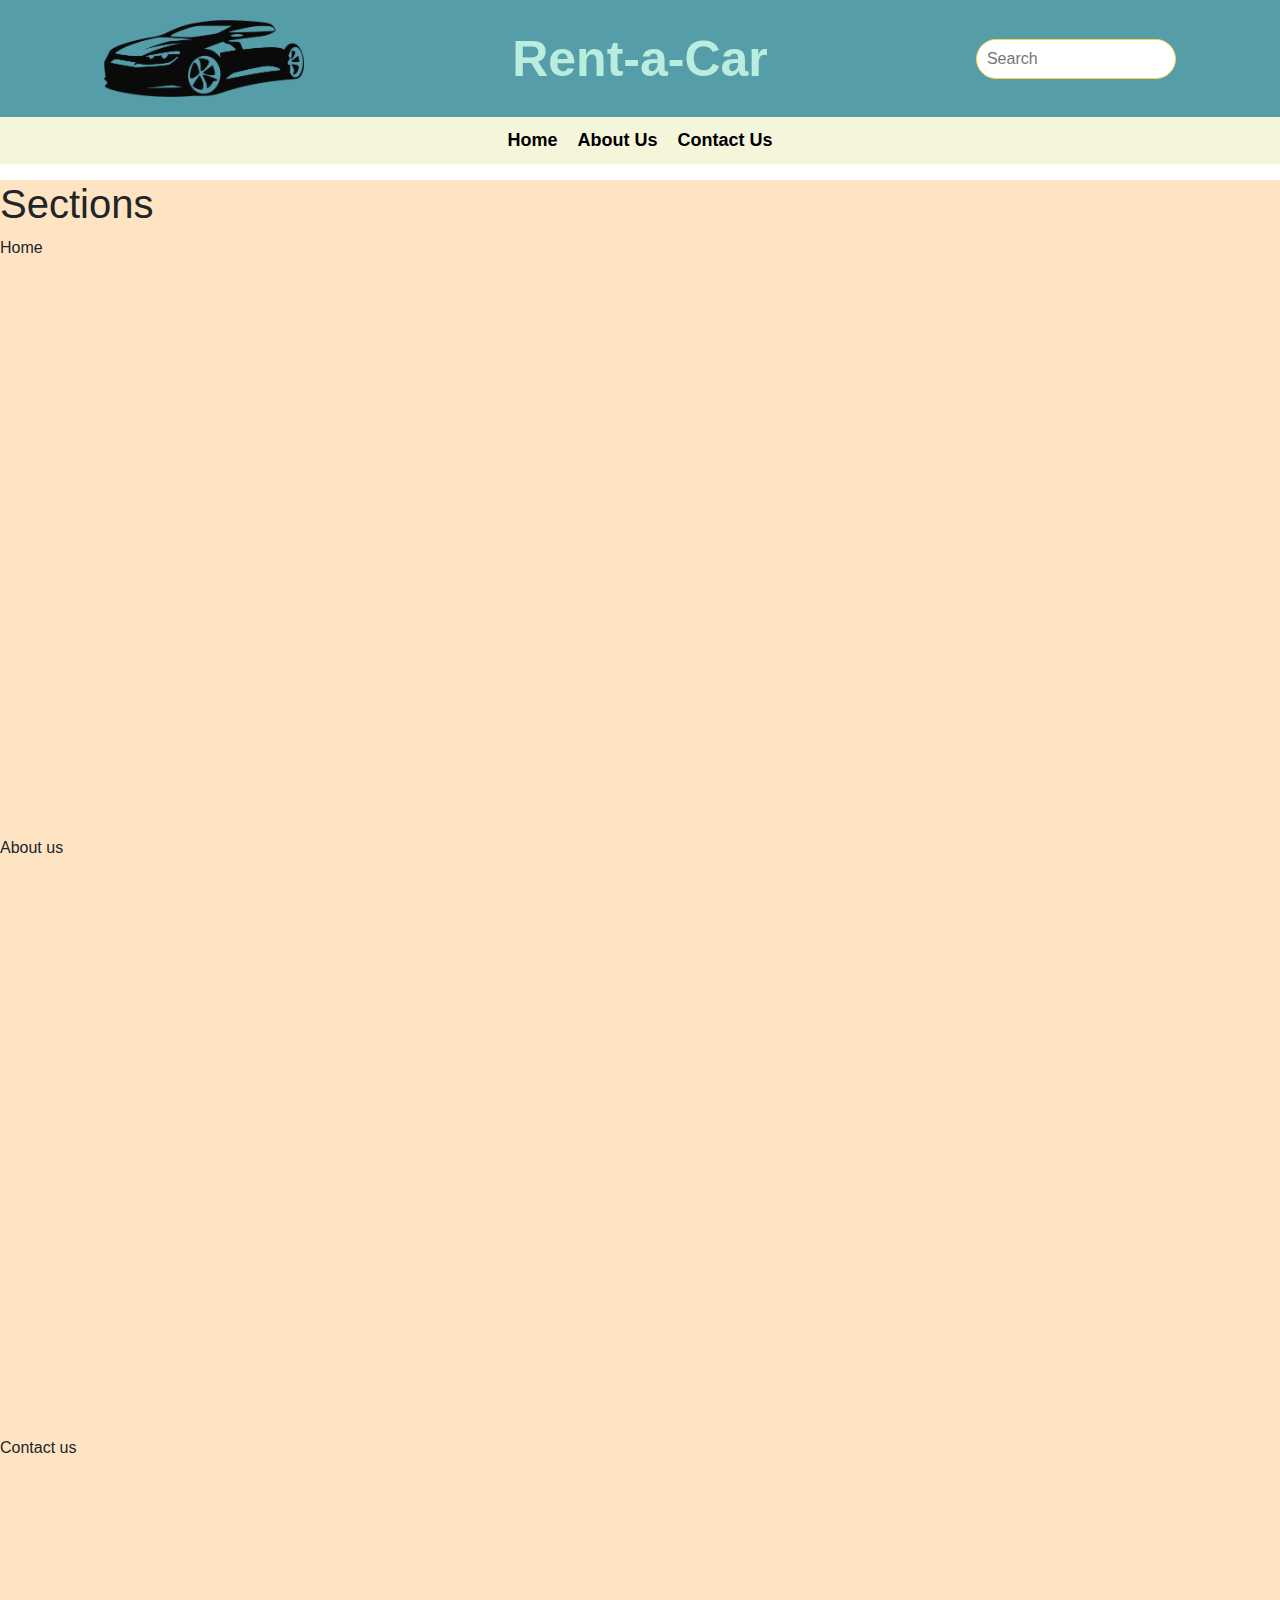
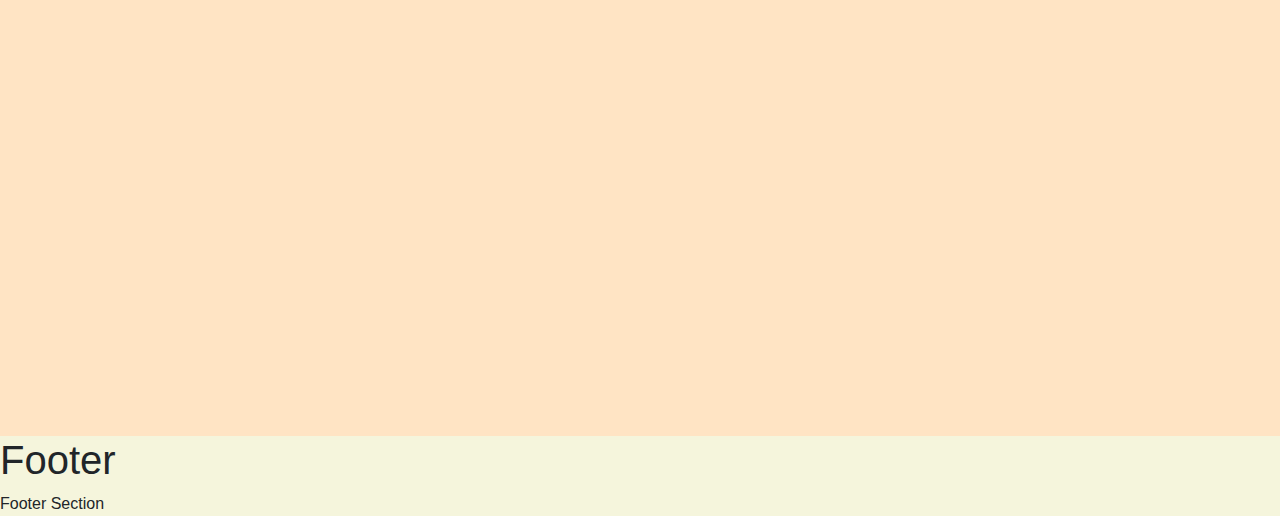
==== index.html @ 2cf7cb01 "header styling, adding image and search button" ====
<!DOCTYPE html>
<html lang="en">

<head>
    <title>Rent a Car</title>
    <meta charset="UTF-8">
    <meta name="viewport" content="width=device-width, initial-scale=1">
    <link rel="stylesheet" href="https://cdn.jsdelivr.net/npm/bootstrap@4.4.1/dist/css/bootstrap.min.css"
        integrity="sha384-Vkoo8x4CGsO3+Hhxv8T/Q5PaXtkKtu6ug5TOeNV6gBiFeWPGFN9MuhOf23Q9Ifjh" crossorigin="anonymous">
    <link href="style.css" rel="stylesheet">
</head>

<body>
    <!-- Header -->
    <header>
        <img src="./assets/car-header.png" alt="car-png">
        <h1>Rent-a-Car</h1>
        <input type="text" placeholder="Search" name="search-box" class="search-box" />
    </header>
    <!-- Navbar -->
    <nav>
        <ul>
            <li><a href="#home">Home</a></li>
            <li><a href="#about">About Us</a></li>
            <li><a href="#contact">Contact Us</a></li>
        </ul>
    </nav>
    <!-- Main -->
    <main>
        <h1>Sections</h1>
        <!-- Home Section -->
        <section id="home">Home</section>
        <!-- About Section -->
        <section id="about">About us</section>
        <!-- Contact Section -->
        <section id="contact">Contact us</section>
    </main>
    <!-- Footer -->
    <footer>
        <h1>Footer</h1>
        <p>Footer Section</p>
    </footer>

    <script src="scrip"></script>
</body>

</html>
---- style.css ----
* {
    padding: 0;
    margin: 0;
    text-decoration: none;
    scroll-behavior: smooth;
    width: 100;
}

header {
    display: flex;
    background-color: #569DAA;
    justify-content: space-around;
    padding: 20px 0;
}

header h1 {
    margin: auto 0;
    color: #B9EDDD;
    font-size: 50px;
    font-weight: 900;
}

header img {
    width: 200px;
}

header input {
    width: 200px;
    height: 40px;
    padding: 10px;
    border: 1px solid #F9D949;
    border-radius: 20px;
    margin: auto 0;
}

header input:focus {
    border: 2px solid aqua;
}

nav {
    background-color: beige;
}

nav ul {
    display: flex;
    flex-direction: row;
    justify-content: center;
}

nav ul li {
    margin: 10px;
    list-style-type: none;
    font-size: 18px;
    font-weight: 600;

}

nav ul li a {
    color: black;

}

main {
    background-color: bisque;
}

main section {
    height: 600px;
}

footer {
    background-color: beige;
}

@media only screen and (max-width: 600px) {
    header {
        flex-direction: column;
        margin: 0 auto;
        align-items: center;
    }
}
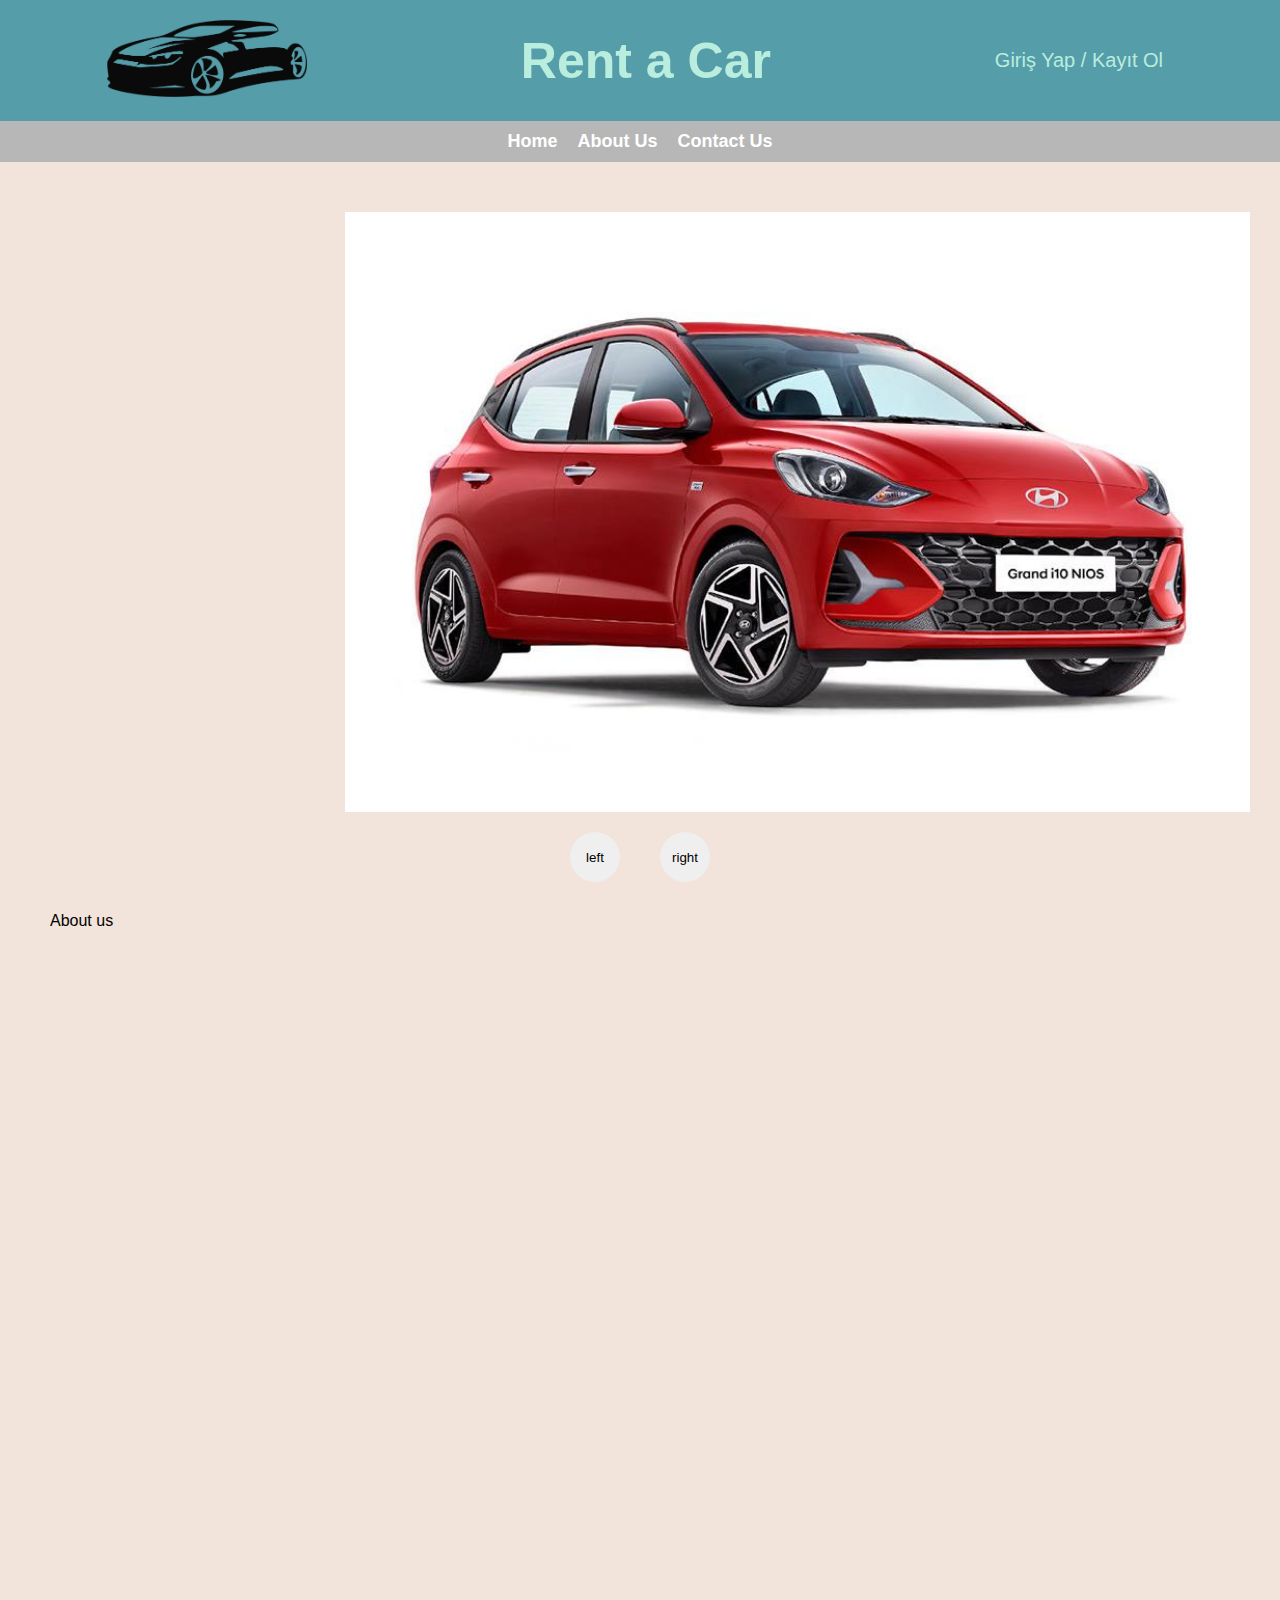
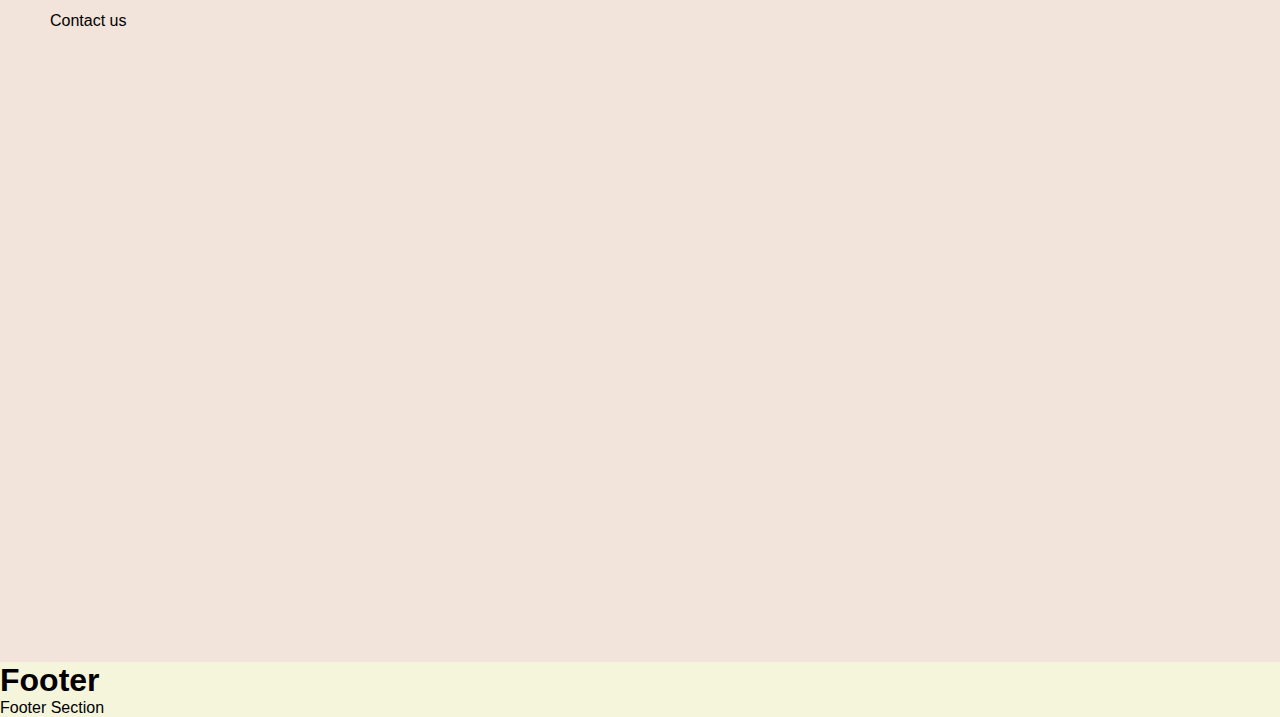
==== commit 16fe26b5: "adding carousel" ====
--- a/index.html
+++ b/index.html
@@ -5,17 +5,15 @@
     <title>Rent a Car</title>
     <meta charset="UTF-8">
     <meta name="viewport" content="width=device-width, initial-scale=1">
-    <link rel="stylesheet" href="https://cdn.jsdelivr.net/npm/bootstrap@4.4.1/dist/css/bootstrap.min.css"
-        integrity="sha384-Vkoo8x4CGsO3+Hhxv8T/Q5PaXtkKtu6ug5TOeNV6gBiFeWPGFN9MuhOf23Q9Ifjh" crossorigin="anonymous">
     <link href="style.css" rel="stylesheet">
 </head>
 
 <body>
     <!-- Header -->
     <header>
-        <img src="./assets/car-header.png" alt="car-png">
-        <h1>Rent-a-Car</h1>
-        <input type="text" placeholder="Search" name="search-box" class="search-box" />
+        <a href="/"><img src="./assets/car-header.png" alt="car-png"></a>
+        <h1>Rent a Car</h1>
+        <a href="/login" class="login">Giriş Yap / Kayıt Ol</a>
     </header>
     <!-- Navbar -->
     <nav>
@@ -27,9 +25,16 @@
     </nav>
     <!-- Main -->
     <main>
-        <h1>Sections</h1>
         <!-- Home Section -->
-        <section id="home">Home</section>
+        <section id="home" class="home-section">
+            <div class="carousel">
+                <img class="car-image" src="" alt="">
+            </div>
+            <div class="arrows">
+                <button class="left-arrow"> left </button>
+                <button class="right-arrow"> right </button>
+            </div>
+        </section>
         <!-- About Section -->
         <section id="about">About us</section>
         <!-- Contact Section -->
@@ -41,7 +46,7 @@
         <p>Footer Section</p>
     </footer>
 
-    <script src="scrip"></script>
+    <script src="script.js"></script>
 </body>
 
 </html>--- a/style.css
+++ b/style.css
@@ -4,6 +4,7 @@
     text-decoration: none;
     scroll-behavior: smooth;
     width: 100;
+    font-family: 'Trebuchet MS', 'Lucida Sans Unicode', 'Lucida Grande', 'Lucida Sans', Arial, sans-serif;
 }
 
 header {
@@ -24,21 +25,21 @@
     width: 200px;
 }
 
-header input {
-    width: 200px;
-    height: 40px;
+header .login {
     padding: 10px;
-    border: 1px solid #F9D949;
     border-radius: 20px;
     margin: auto 0;
+    text-decoration: none;
+    color: #B9EDDD;
+    font-size: 20px;
 }
 
-header input:focus {
-    border: 2px solid aqua;
+header .login:hover {
+    color: aliceblue;
 }
 
 nav {
-    background-color: beige;
+    background-color: #B7B7B7;
 }
 
 nav ul {
@@ -56,17 +57,59 @@
 }
 
 nav ul li a {
-    color: black;
+    color: #fff;
 
 }
 
 main {
-    background-color: bisque;
+    background-color: #F2E3DB;
 }
 
 main section {
     height: 600px;
+    padding: 50px;
+
 }
+
+main .arrows {
+    display: flex;
+    flex-direction: row;
+    justify-content: center;
+}
+
+main .carousel {
+    width: 50%;
+    height: 100%;
+    margin: 0 auto;
+}
+
+main .carousel img {
+    width: auto;
+    height: 100%;
+
+}
+
+main .home-section .left-arrow {
+    width: 50px;
+    height: 50px;
+    margin: auto 0;
+    border: none;
+    border-radius: 50%;
+    cursor: pointer;
+    margin: 20px;
+}
+
+main .home-section .right-arrow {
+    width: 50px;
+    height: 50px;
+    margin: auto 0;
+    border: none;
+    border-radius: 50%;
+    cursor: pointer;
+    margin: 20px;
+
+}
+
 
 footer {
     background-color: beige;
@@ -78,4 +121,13 @@
         margin: 0 auto;
         align-items: center;
     }
+
+    main .carousel {
+        width: 100%;
+    }
+
+    main .carousel img {
+        width: 100%;
+    }
+
 }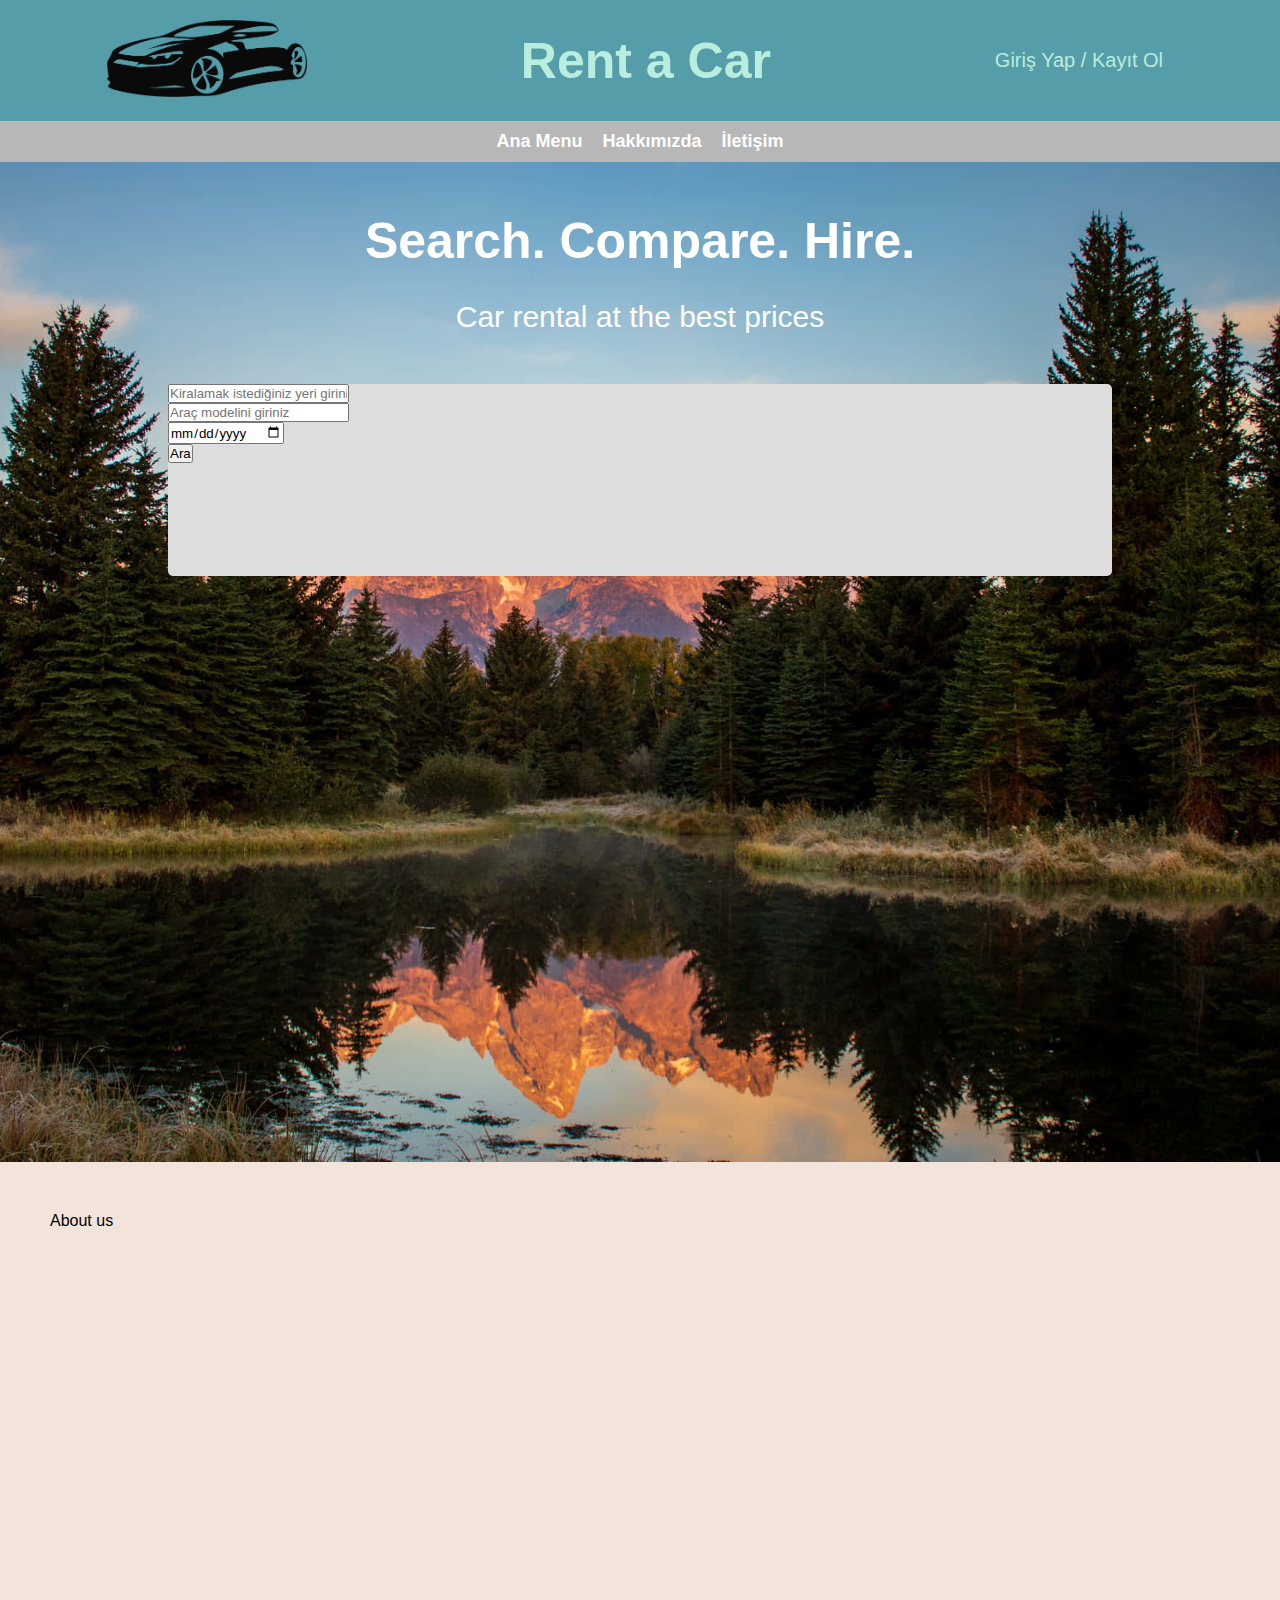
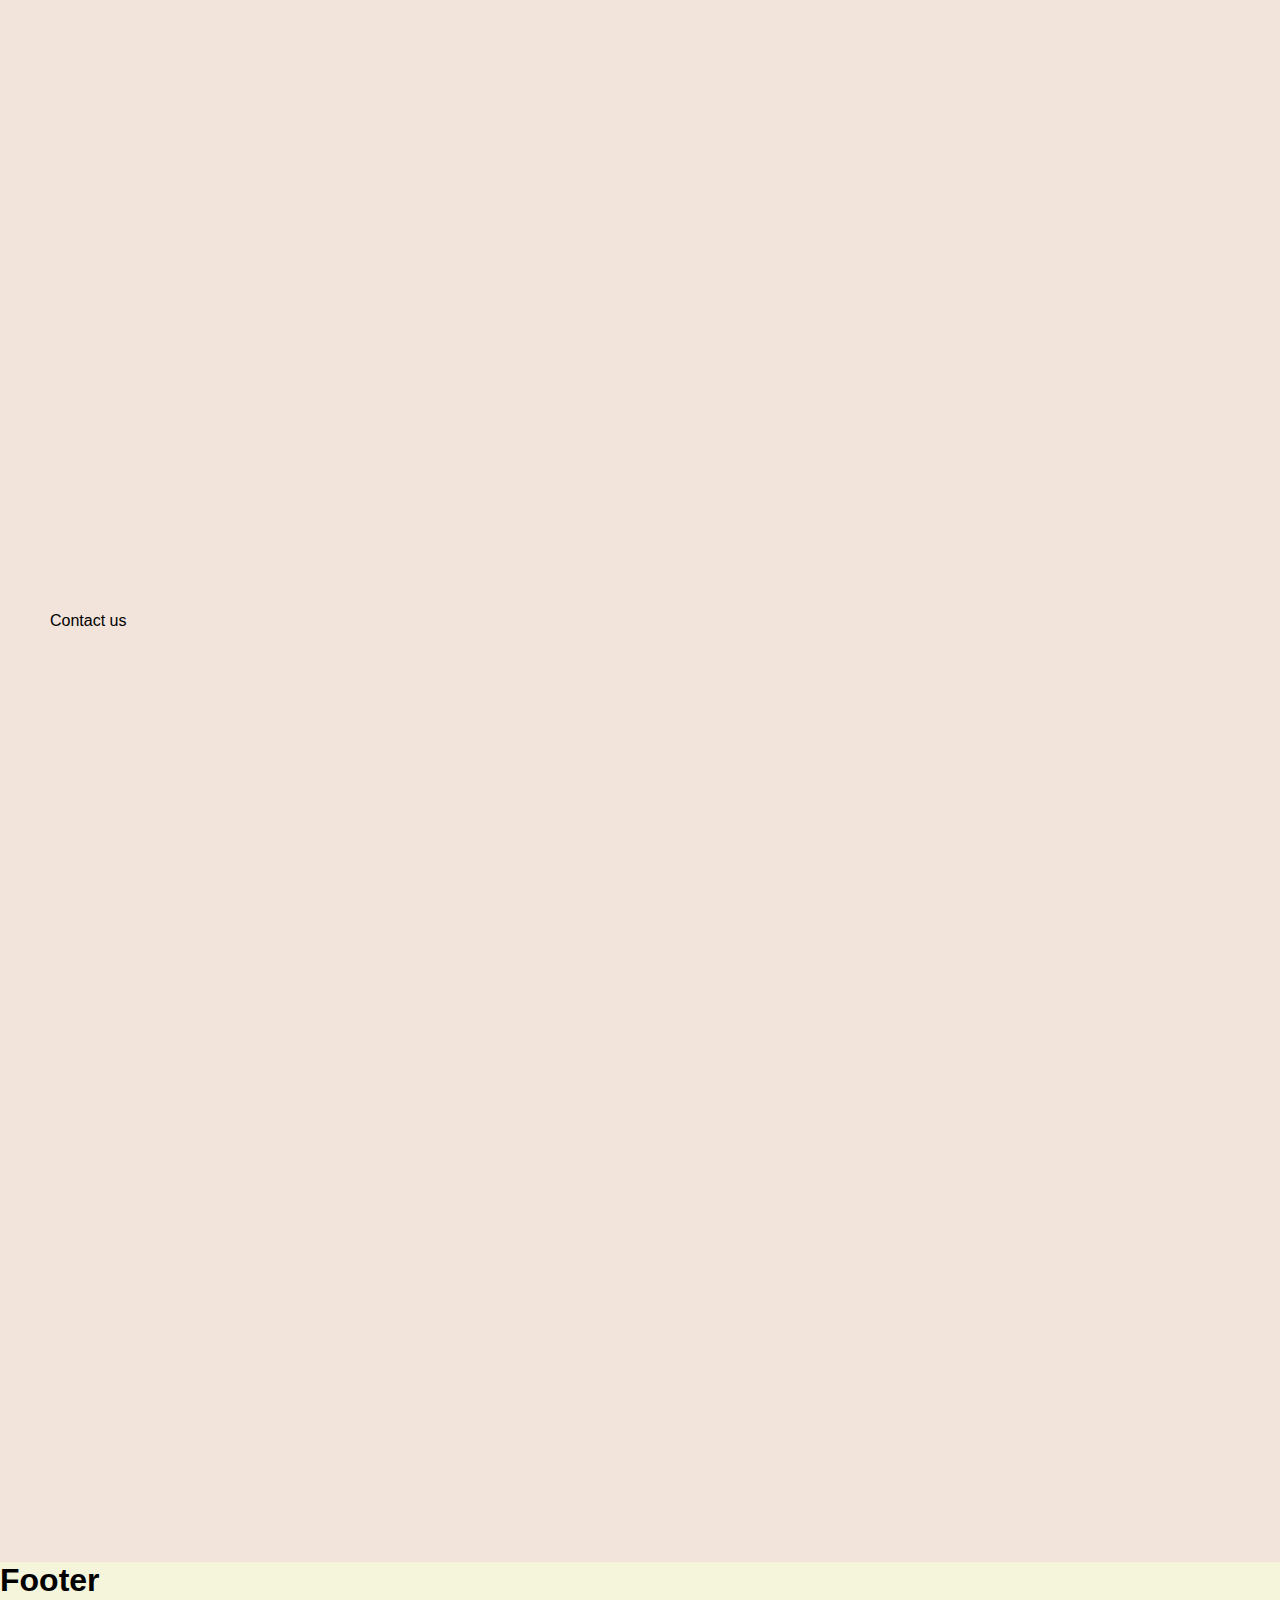
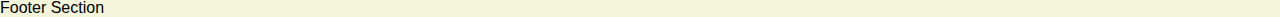
==== commit bd84fd3b: "adding new home menu" ====
--- a/index.html
+++ b/index.html
@@ -1,52 +1,80 @@
 <!DOCTYPE html>
 <html lang="en">
+  <head>
+    <title>Rent a Car</title>
+    <meta charset="UTF-8" />
+    <meta name="viewport" content="width=device-width, initial-scale=1" />
+    <link
+      href="https://cdn.jsdelivr.net/npm/bootstrap@5.0.2/dist/css/bootstrap.min.css"
+      rel="stylesheet"
+      integrity="sha384-EVSTQN3/azprG1Anm3QDgpJLIm9Nao0Yz1ztcQTwFspd3yD65VohhpuuCOmLASjC"
+      crossorigin="anonymous"
+    />
 
-<head>
-    <title>Rent a Car</title>
-    <meta charset="UTF-8">
-    <meta name="viewport" content="width=device-width, initial-scale=1">
-    <link href="style.css" rel="stylesheet">
-</head>
+    <link href="style.css" rel="stylesheet" />
+  </head>
 
-<body>
+  <body>
     <!-- Header -->
     <header>
-        <a href="/"><img src="./assets/car-header.png" alt="car-png"></a>
-        <h1>Rent a Car</h1>
-        <a href="/login" class="login">Giriş Yap / Kayıt Ol</a>
+      <a href="/"><img src="./assets/car-header.png" alt="car-png" /></a>
+      <h1>Rent a Car</h1>
+      <a href="/login" class="login">Giriş Yap / Kayıt Ol</a>
     </header>
     <!-- Navbar -->
     <nav>
-        <ul>
-            <li><a href="#home">Home</a></li>
-            <li><a href="#about">About Us</a></li>
-            <li><a href="#contact">Contact Us</a></li>
-        </ul>
+      <ul>
+        <li><a href="#home">Ana Menu</a></li>
+        <li><a href="#about">Hakkımızda</a></li>
+        <li><a href="#contact">İletişim</a></li>
+      </ul>
     </nav>
     <!-- Main -->
     <main>
-        <!-- Home Section -->
-        <section id="home" class="home-section">
-            <div class="carousel">
-                <img class="car-image" src="" alt="">
-            </div>
-            <div class="arrows">
-                <button class="left-arrow"> left </button>
-                <button class="right-arrow"> right </button>
-            </div>
-        </section>
-        <!-- About Section -->
-        <section id="about">About us</section>
-        <!-- Contact Section -->
-        <section id="contact">Contact us</section>
+      <!-- Home Section -->
+      <section id="home" class="home-section">
+        <h1>Search. Compare. Hire.</h1>
+        <p>Car rental at the best prices</p>
+
+        <div class="form-menu row p-3">
+          <div class="form-group my-auto ml-3 col-lg-3">
+            <input
+              type="text"
+              placeholder="Kiralamak istediğiniz yeri giriniz"
+              class="form-control"
+            />
+          </div>
+
+          <div class="form-group my-auto ml-3 col-lg-3">
+            <input
+              type="text"
+              placeholder="Araç modelini giriniz"
+              class="form-control"
+            />
+          </div>
+
+          <div class="form-group my-auto ml-3 col-lg-3">
+            <input
+              type="date"
+              placeholder="Araç modelini giriniz"
+              class="form-control date"
+            />
+          </div>
+
+          <button class="btn btn-success my-auto ml-3 col-lg-3">Ara</button>
+        </div>
+      </section>
+      <!-- About Section -->
+      <section id="about">About us</section>
+      <!-- Contact Section -->
+      <section id="contact">Contact us</section>
     </main>
     <!-- Footer -->
     <footer>
-        <h1>Footer</h1>
-        <p>Footer Section</p>
+      <h1>Footer</h1>
+      <p>Footer Section</p>
     </footer>
 
     <script src="script.js"></script>
-</body>
-
-</html>+  </body>
+</html>
--- a/style.css
+++ b/style.css
@@ -1,133 +1,111 @@
 * {
-    padding: 0;
-    margin: 0;
-    text-decoration: none;
-    scroll-behavior: smooth;
-    width: 100;
-    font-family: 'Trebuchet MS', 'Lucida Sans Unicode', 'Lucida Grande', 'Lucida Sans', Arial, sans-serif;
+  padding: 0;
+  margin: 0;
+  text-decoration: none;
+  scroll-behavior: smooth;
+  width: 100;
+  font-family: "Trebuchet MS", "Lucida Sans Unicode", "Lucida Grande",
+    "Lucida Sans", Arial, sans-serif;
 }
 
 header {
-    display: flex;
-    background-color: #569DAA;
-    justify-content: space-around;
-    padding: 20px 0;
+  display: flex;
+  background-color: #569daa;
+  justify-content: space-around;
+  padding: 20px 0;
 }
 
 header h1 {
-    margin: auto 0;
-    color: #B9EDDD;
-    font-size: 50px;
-    font-weight: 900;
+  margin: auto 0;
+  color: #b9eddd;
+  font-size: 50px;
+  font-weight: 900;
 }
 
 header img {
-    width: 200px;
+  width: 200px;
 }
 
 header .login {
-    padding: 10px;
-    border-radius: 20px;
-    margin: auto 0;
-    text-decoration: none;
-    color: #B9EDDD;
-    font-size: 20px;
+  padding: 10px;
+  border-radius: 20px;
+  margin: auto 0;
+  text-decoration: none;
+  color: #b9eddd;
+  font-size: 20px;
 }
 
 header .login:hover {
-    color: aliceblue;
+  color: aliceblue;
 }
 
 nav {
-    background-color: #B7B7B7;
+  background-color: #b7b7b7;
 }
 
 nav ul {
-    display: flex;
-    flex-direction: row;
-    justify-content: center;
+  display: flex;
+  flex-direction: row;
+  justify-content: center;
 }
 
 nav ul li {
-    margin: 10px;
-    list-style-type: none;
-    font-size: 18px;
-    font-weight: 600;
-
+  margin: 10px;
+  list-style-type: none;
+  font-size: 18px;
+  font-weight: 600;
 }
 
 nav ul li a {
-    color: #fff;
-
+  color: #fff;
 }
 
 main {
-    background-color: #F2E3DB;
+  background-color: #f2e3db;
 }
 
 main section {
-    height: 600px;
-    padding: 50px;
-
+  height: 100vh;
+  padding: 50px;
 }
 
-main .arrows {
-    display: flex;
-    flex-direction: row;
-    justify-content: center;
+main .home-section {
+  background-image: url("/assets/home-image.jpg");
+  background-repeat: no-repeat;
+  background-size: cover;
+  background-position: center;
 }
 
-main .carousel {
-    width: 50%;
-    height: 100%;
-    margin: 0 auto;
+main .home-section h1 {
+  font-size: 50px;
+  color: #fff;
+  text-align: center;
 }
 
-main .carousel img {
-    width: auto;
-    height: 100%;
-
+main .home-section p {
+  margin-top: 30px;
+  font-size: 30px;
+  color: #fff;
+  text-align: center;
 }
 
-main .home-section .left-arrow {
-    width: 50px;
-    height: 50px;
-    margin: auto 0;
-    border: none;
-    border-radius: 50%;
-    cursor: pointer;
-    margin: 20px;
-}
-
-main .home-section .right-arrow {
-    width: 50px;
-    height: 50px;
-    margin: auto 0;
-    border: none;
-    border-radius: 50%;
-    cursor: pointer;
-    margin: 20px;
-
+main .home-section .form-menu {
+  background-color: #ddd;
+  width: 80%;
+  height: 12rem;
+  margin: 50px auto;
+  border-radius: 5px;
 }
 
 
 footer {
-    background-color: beige;
+  background-color: beige;
 }
 
 @media only screen and (max-width: 600px) {
-    header {
-        flex-direction: column;
-        margin: 0 auto;
-        align-items: center;
-    }
-
-    main .carousel {
-        width: 100%;
-    }
-
-    main .carousel img {
-        width: 100%;
-    }
-
-}+  header {
+    flex-direction: column;
+    margin: 0 auto;
+    align-items: center;
+  }
+}
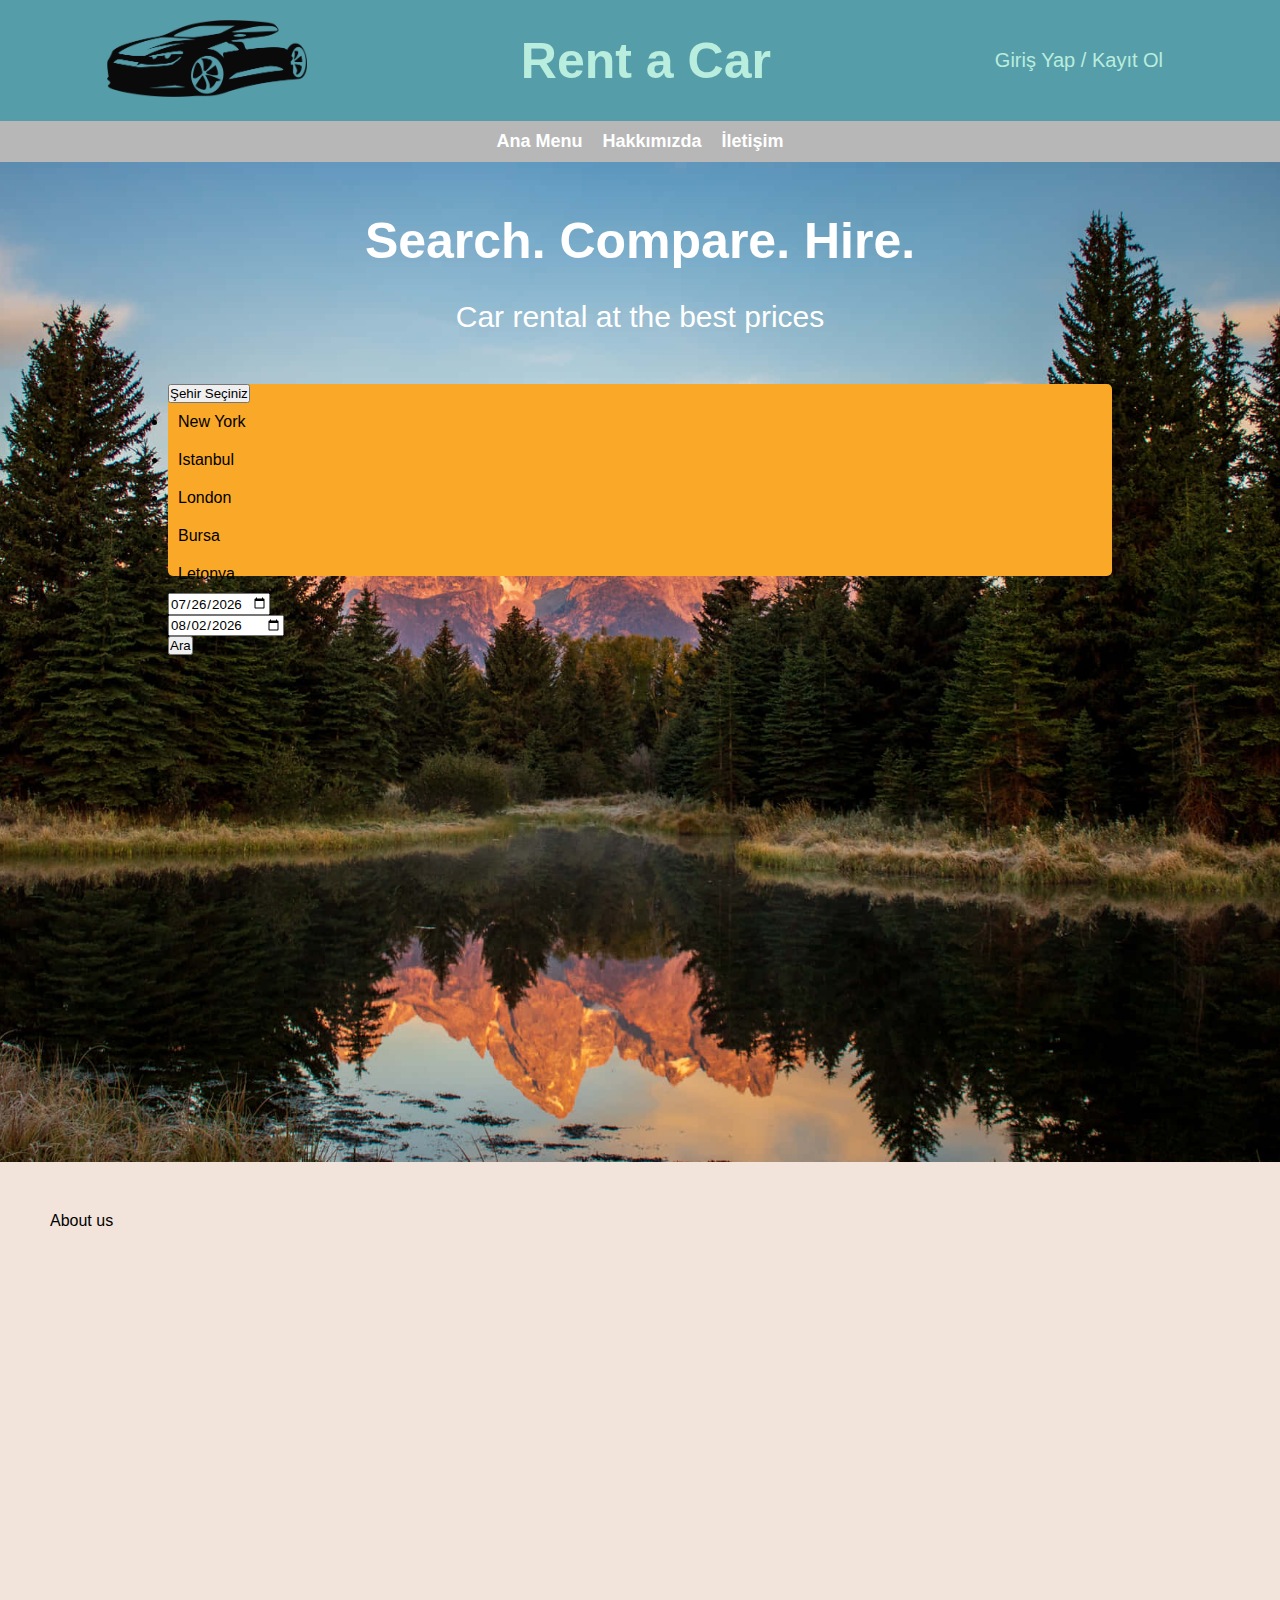
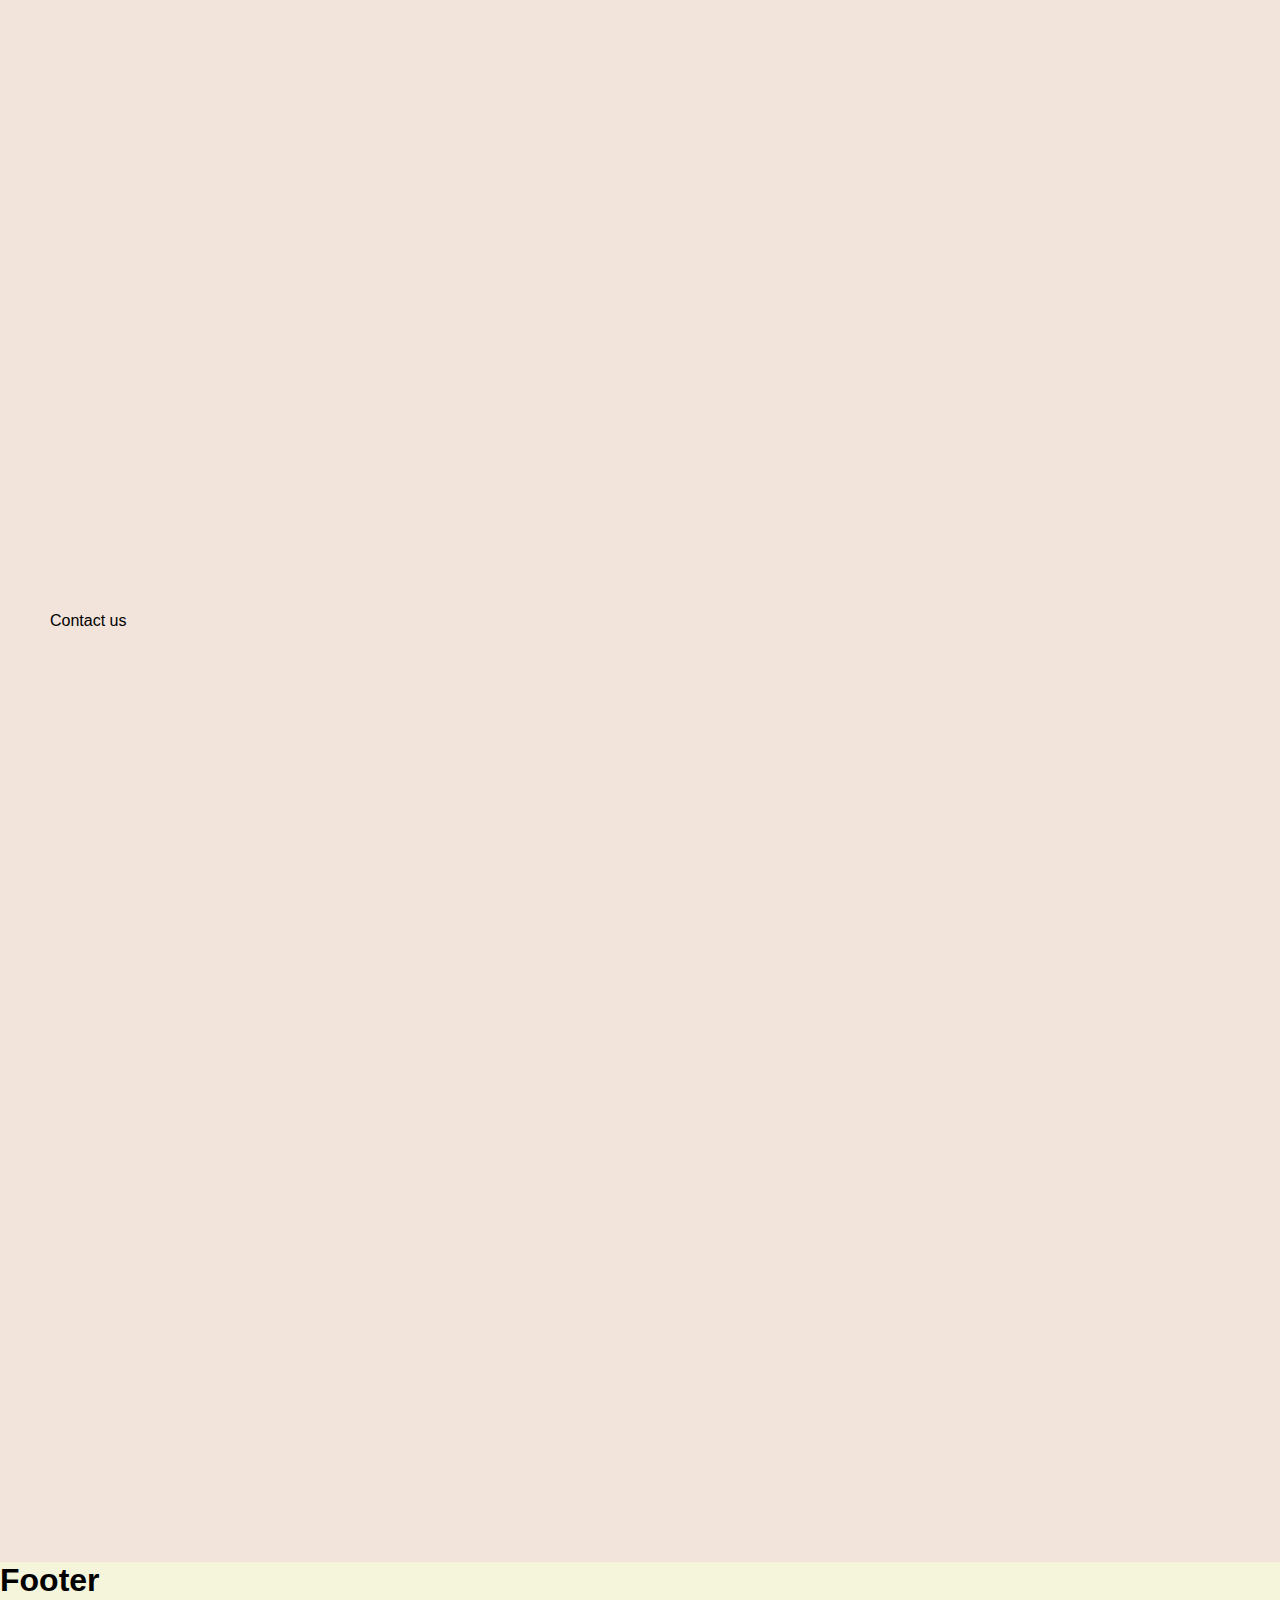
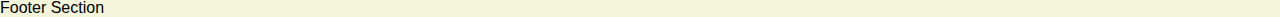
==== commit 6daa011a: "query car and find car" ====
--- a/index.html
+++ b/index.html
@@ -10,6 +10,11 @@
       integrity="sha384-EVSTQN3/azprG1Anm3QDgpJLIm9Nao0Yz1ztcQTwFspd3yD65VohhpuuCOmLASjC"
       crossorigin="anonymous"
     />
+    <script
+      src="https://cdn.jsdelivr.net/npm/bootstrap@5.0.2/dist/js/bootstrap.bundle.min.js"
+      integrity="sha384-MrcW6ZMFYlzcLA8Nl+NtUVF0sA7MsXsP1UyJoMp4YLEuNSfAP+JcXn/tWtIaxVXM"
+      crossorigin="anonymous"
+    ></script>
 
     <link href="style.css" rel="stylesheet" />
   </head>
@@ -38,31 +43,36 @@
 
         <div class="form-menu row p-3">
           <div class="form-group my-auto ml-3 col-lg-3">
-            <input
-              type="text"
-              placeholder="Kiralamak istediğiniz yeri giriniz"
-              class="form-control"
-            />
+            <div class="dropdown">
+              <button
+                class="form-control dropdown-toggle"
+                id="city-text"
+                data-bs-toggle="dropdown"
+                aria-expanded="false"
+              >
+                Şehir Seçiniz
+              </button>
+              <ul
+                class="dropdown-menu"
+                aria-labelledby="city-text"
+                id="city-select"
+              ></ul>
+            </div>
           </div>
 
           <div class="form-group my-auto ml-3 col-lg-3">
-            <input
-              type="text"
-              placeholder="Araç modelini giriniz"
-              class="form-control"
-            />
+            <input type="date" class="form-control" id="date-begin" />
+          </div>
+          <div class="form-group my-auto ml-3 col-lg-3">
+            <input type="date" class="form-control" id="date-finish" />
           </div>
 
-          <div class="form-group my-auto ml-3 col-lg-3">
-            <input
-              type="date"
-              placeholder="Araç modelini giriniz"
-              class="form-control date"
-            />
-          </div>
+          <button class="btn btn-success my-auto ml-3 col-lg-3" id="search">
+            Ara
+          </button>
+        </div>
 
-          <button class="btn btn-success my-auto ml-3 col-lg-3">Ara</button>
-        </div>
+        <div class="all-cars"></div>
       </section>
       <!-- About Section -->
       <section id="about">About us</section>
--- a/style.css
+++ b/style.css
@@ -65,7 +65,7 @@
 }
 
 main section {
-  height: 100vh;
+  min-height: 100vh;
   padding: 50px;
 }
 
@@ -82,7 +82,7 @@
   text-align: center;
 }
 
-main .home-section p {
+main .home-section > p {
   margin-top: 30px;
   font-size: 30px;
   color: #fff;
@@ -90,13 +90,29 @@
 }
 
 main .home-section .form-menu {
-  background-color: #ddd;
+  background-color: #f9a828;
   width: 80%;
   height: 12rem;
   margin: 50px auto;
   border-radius: 5px;
 }
 
+.all-cars {
+  width: 80%;
+  margin: 20px auto;
+}
+.car {
+  background-color: #ddd;
+  display: flex;
+  justify-content: space-between;
+  align-items: center;
+  margin: 30px 0;
+  padding: 20px;
+}
+.car img {
+  width: 200px;
+  height: auto;
+}
 
 footer {
   background-color: beige;
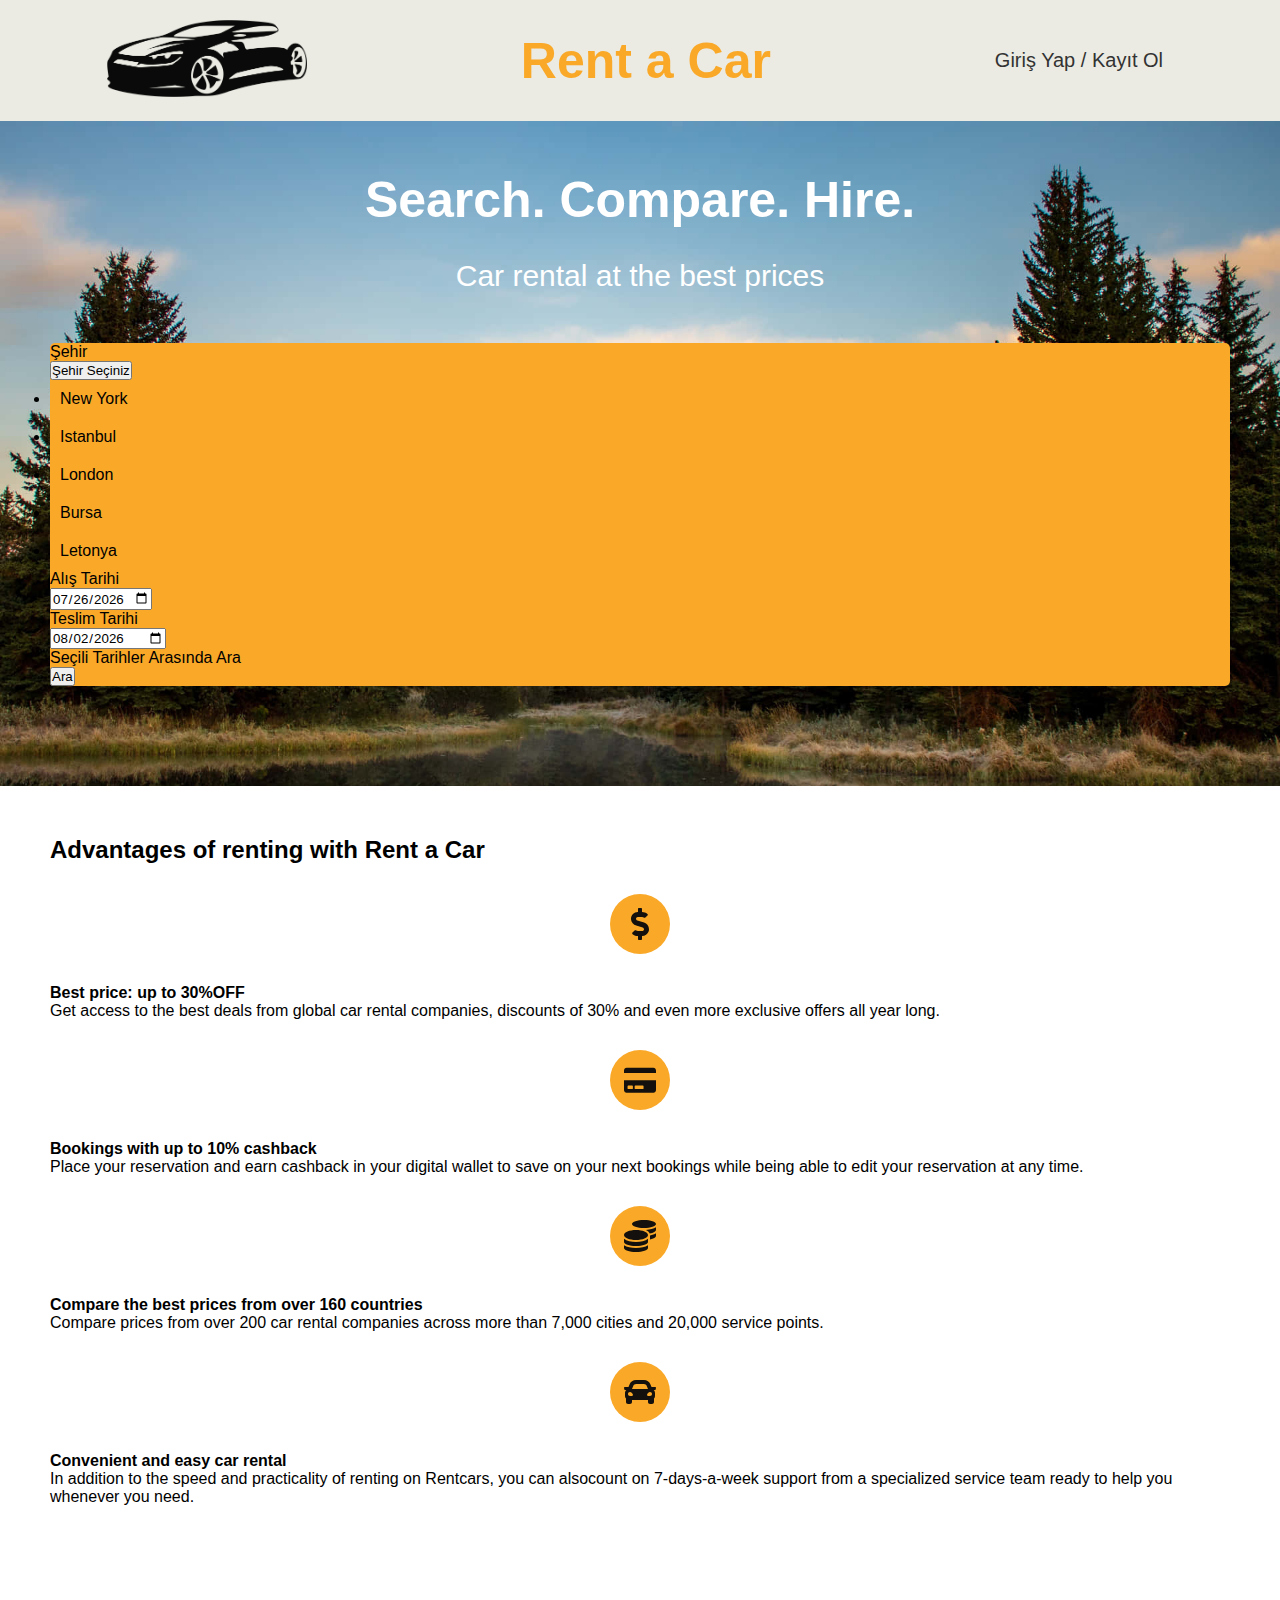
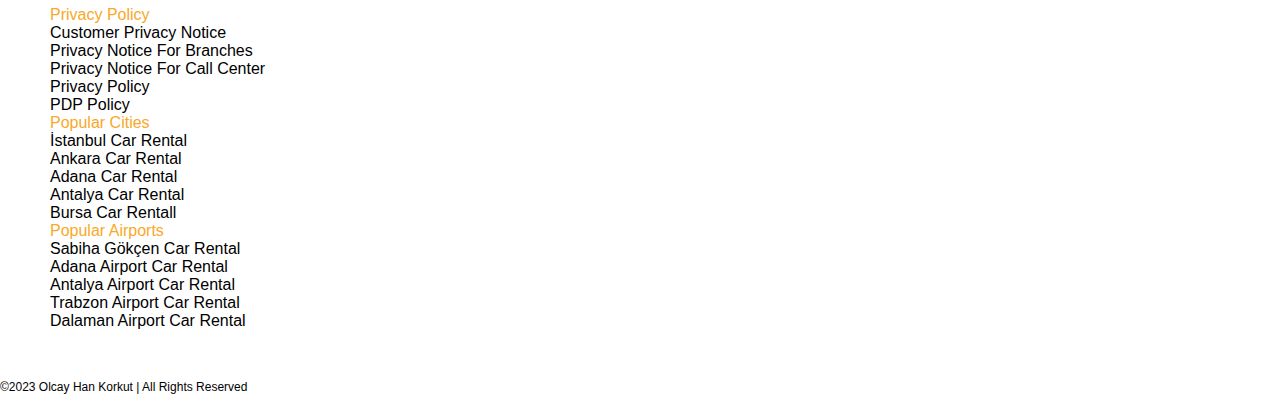
==== commit c2c0f03d: "some styling" ====
--- a/index.html
+++ b/index.html
@@ -26,14 +26,7 @@
       <h1>Rent a Car</h1>
       <a href="/login" class="login">Giriş Yap / Kayıt Ol</a>
     </header>
-    <!-- Navbar -->
-    <nav>
-      <ul>
-        <li><a href="#home">Ana Menu</a></li>
-        <li><a href="#about">Hakkımızda</a></li>
-        <li><a href="#contact">İletişim</a></li>
-      </ul>
-    </nav>
+
     <!-- Main -->
     <main>
       <!-- Home Section -->
@@ -41,8 +34,9 @@
         <h1>Search. Compare. Hire.</h1>
         <p>Car rental at the best prices</p>
 
-        <div class="form-menu row p-3">
-          <div class="form-group my-auto ml-3 col-lg-3">
+        <div class="form-menu row p-3 container">
+          <div class="form-group align-self-center py-3 ml-3 col-lg-3">
+            <p class="text-center">Şehir</p>
             <div class="dropdown">
               <button
                 class="form-control dropdown-toggle"
@@ -60,29 +54,116 @@
             </div>
           </div>
 
-          <div class="form-group my-auto ml-3 col-lg-3">
+          <div class="form-group align-self-center ml-3 py-3 col-lg-3">
+            <p class="text-center">Alış Tarihi</p>
             <input type="date" class="form-control" id="date-begin" />
           </div>
-          <div class="form-group my-auto ml-3 col-lg-3">
+
+          <div class="form-group align-self-center ml-3 py-3 col-lg-3">
+            <p class="text-center">Teslim Tarihi</p>
             <input type="date" class="form-control" id="date-finish" />
           </div>
 
-          <button class="btn btn-success my-auto ml-3 col-lg-3" id="search">
-            Ara
-          </button>
+          <div class="align-self-center ml-3 py-3 col-lg-3">
+            <p class="text-center">Seçili Tarihler Arasında Ara</p>
+            <button class="btn btn-success w-100" id="search">Ara</button>
+          </div>
+
+
+          <div class="all-cars"></div>
         </div>
 
-        <div class="all-cars"></div>
+        
       </section>
       <!-- About Section -->
-      <section id="about">About us</section>
+      <section id="about">
+        <div class="p-5 container">
+          <h2 class="fw-bold">Advantages of renting with Rent a Car</h2>
+          <div class="row mt-5">
+            <div class="col-lg-3">
+              <div class="icon">
+                <img src="/assets/icons/dollar-sign.svg" alt="" />
+              </div>
+              <h4 class="fw-bold text-center">Best price: up to 30%OFF</h4>
+              <p class="text-center">
+                Get access to the best deals from global car rental companies,
+                discounts of 30% and even more exclusive offers all year long.
+              </p>
+            </div>
+            <div class="col-lg-3">
+              <div class="icon">
+                <img src="/assets/icons/credit-card.svg" alt="" />
+              </div>
+              <h4 class="fw-bold text-center">
+                Bookings with up to 10% cashback
+              </h4>
+              <p class="text-center">
+                Place your reservation and earn cashback in your digital wallet
+                to save on your next bookings while being able to edit your
+                reservation at any time.
+              </p>
+            </div>
+            <div class="col-lg-3">
+              <div class="icon">
+                <img src="/assets/icons/coins.svg" alt="" />
+              </div>
+              <h4 class="fw-bold text-center">
+                Compare the best prices from over 160 countries
+              </h4>
+              <p class="text-center">
+                Compare prices from over 200 car rental companies across more
+                than 7,000 cities and 20,000 service points.
+              </p>
+            </div>
+            <div class="col-lg-3">
+              <div class="icon">
+                <img src="/assets/icons/car.svg" alt="" />
+              </div>
+              <h4 class="fw-bold text-center">
+                Convenient and easy car rental
+              </h4>
+              <p class="text-center">
+                In addition to the speed and practicality of renting on
+                Rentcars, you can alsocount on 7-days-a-week support from a
+                specialized service team ready to help you whenever you need.
+              </p>
+            </div>
+          </div>
+        </div>
+      </section>
       <!-- Contact Section -->
-      <section id="contact">Contact us</section>
+      <section id="">
+        <div class="container row mx-auto">
+          <div class="col-lg-4 text-center">
+            <p class="fs-4" style="color: #f9a828">Privacy Policy</p>
+            <p>Customer Privacy Notice</p>
+            <p>Privacy Notice For Branches</p>
+            <p>Privacy Notice For Call Center</p>
+            <p>Privacy Policy</p>
+            <p>PDP Policy</p>
+          </div>
+          <div class="col-lg-4 text-center">
+            <p class="fs-4" style="color: #f9a828">Popular Cities</p>
+            <p>İstanbul Car Rental</p>
+            <p>Ankara Car Rental</p>
+            <p>Adana Car Rental</p>
+            <p>Antalya Car Rental</p>
+            <p>Bursa Car Rentall</p>
+          </div>
+          <div class="col-lg-4 text-center">
+            <p class="fs-4" style="color: #f9a828">Popular Airports</p>
+            <p>Sabiha Gökçen Car Rental</p>
+            <p>Adana Airport Car Rental</p>
+            <p>Antalya Airport Car Rental</p>
+            <p>Trabzon Airport Car Rental</p>
+            <p>Dalaman Airport Car Rental</p>
+          </div>
+        </div>
+      </section>
     </main>
     <!-- Footer -->
     <footer>
-      <h1>Footer</h1>
-      <p>Footer Section</p>
+      <p>©2023 Olcay Han Korkut | All Rights Reserved</p>
     </footer>
 
     <script src="script.js"></script>
--- a/style.css
+++ b/style.css
@@ -10,14 +10,14 @@
 
 header {
   display: flex;
-  background-color: #569daa;
+  background-color: #ebebe3;
   justify-content: space-around;
   padding: 20px 0;
 }
 
 header h1 {
   margin: auto 0;
-  color: #b9eddd;
+  color: #f9a828;
   font-size: 50px;
   font-weight: 900;
 }
@@ -31,12 +31,13 @@
   border-radius: 20px;
   margin: auto 0;
   text-decoration: none;
-  color: #b9eddd;
+  color: #333;
   font-size: 20px;
 }
 
 header .login:hover {
-  color: aliceblue;
+  opacity: 0.7;
+  color: #f9a828;
 }
 
 nav {
@@ -47,6 +48,8 @@
   display: flex;
   flex-direction: row;
   justify-content: center;
+  padding: 0;
+  margin: 0;
 }
 
 nav ul li {
@@ -58,14 +61,14 @@
 
 nav ul li a {
   color: #fff;
+  text-decoration: none;
 }
-
-main {
-  background-color: #f2e3db;
+nav ul li a:hover {
+  color: #fff;
+  opacity: 0.5;
 }
 
 main section {
-  min-height: 100vh;
   padding: 50px;
 }
 
@@ -73,7 +76,6 @@
   background-image: url("/assets/home-image.jpg");
   background-repeat: no-repeat;
   background-size: cover;
-  background-position: center;
 }
 
 main .home-section h1 {
@@ -91,31 +93,43 @@
 
 main .home-section .form-menu {
   background-color: #f9a828;
-  width: 80%;
-  height: 12rem;
+  height: auto;
   margin: 50px auto;
   border-radius: 5px;
 }
 
 .all-cars {
-  width: 80%;
+  width: 100%;
   margin: 20px auto;
 }
 .car {
-  background-color: #ddd;
   display: flex;
   justify-content: space-between;
   align-items: center;
+  background-color: #fff;
   margin: 30px 0;
   padding: 20px;
+  border-radius: 5px;
 }
 .car img {
   width: 200px;
   height: auto;
 }
 
-footer {
-  background-color: beige;
+.icon {
+  display: flex;
+  width: 60px;
+  height: 60px;
+  border-radius: 50%;
+  background-color: #f9a828;
+  align-items: center;
+  justify-content: center;
+  margin: 30px auto;
+}
+
+footer p {
+  font-size: 12px;
+  margin: 0;
 }
 
 @media only screen and (max-width: 600px) {
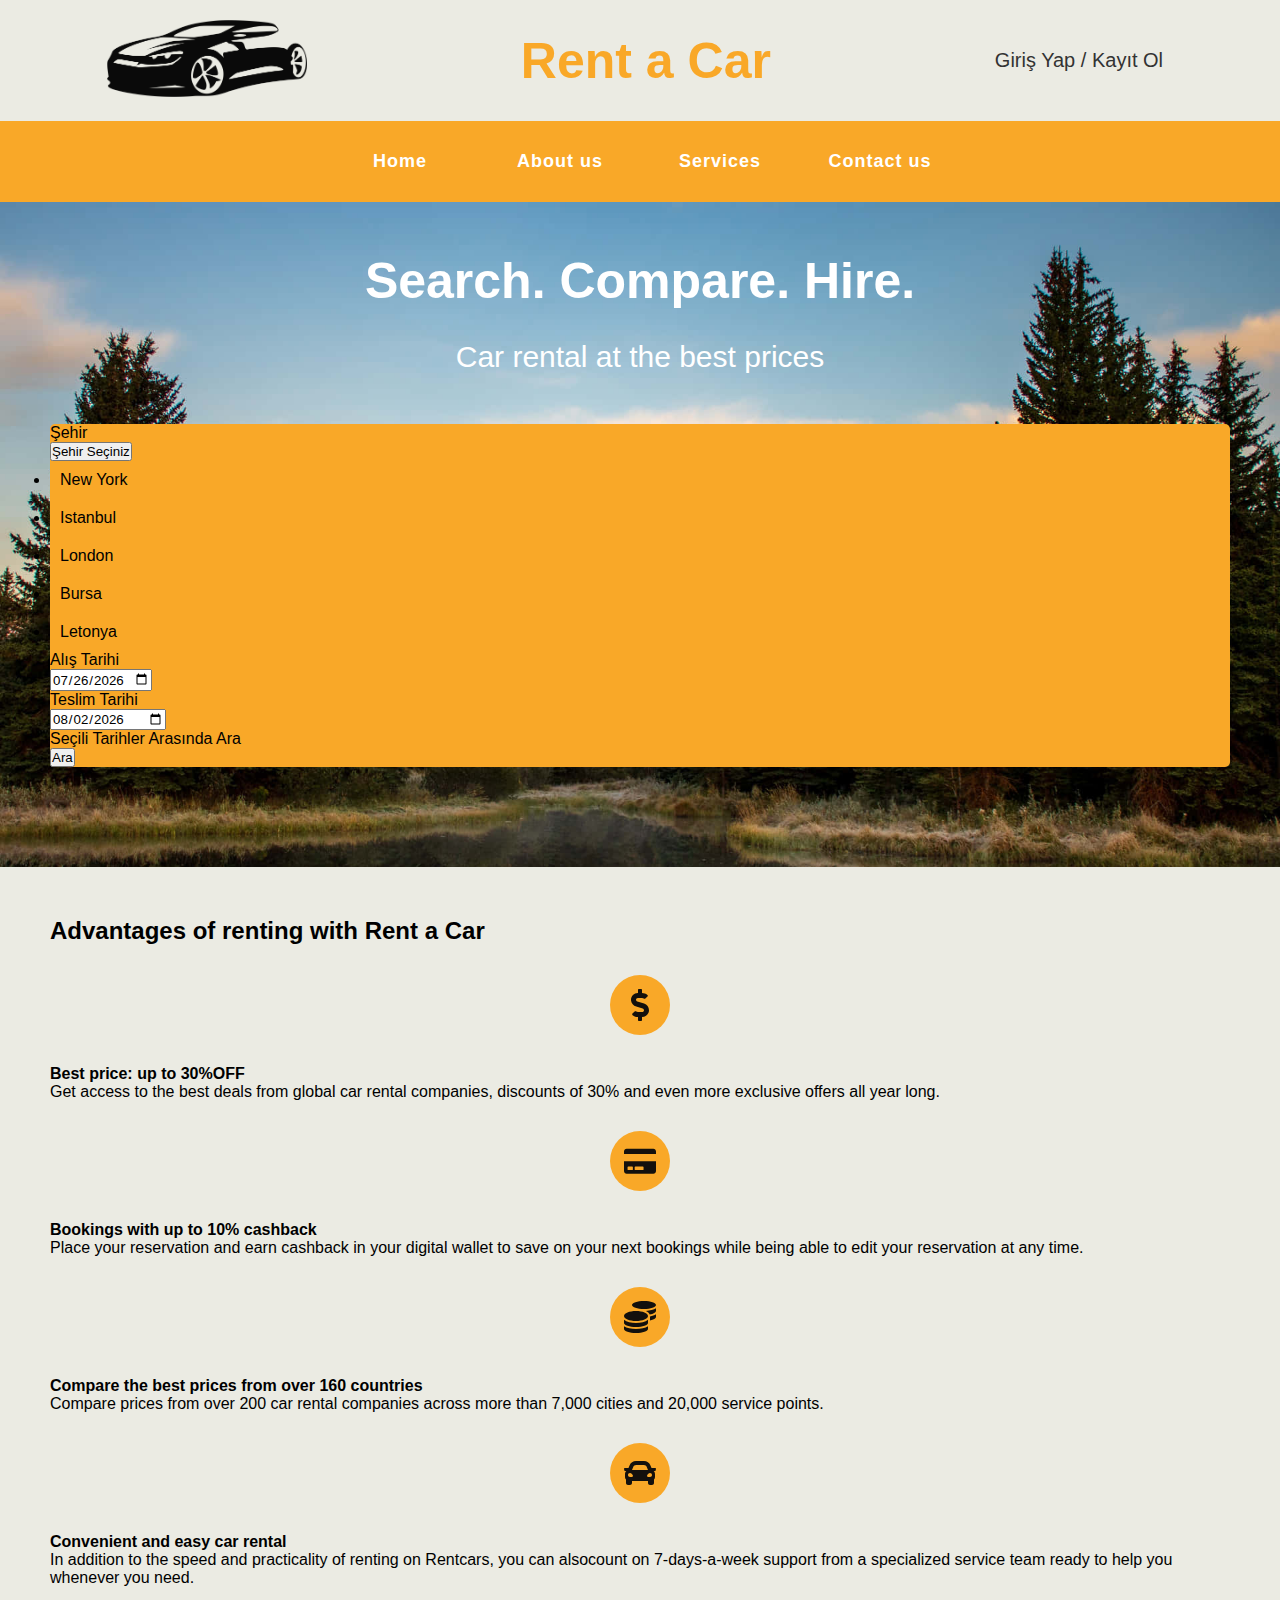
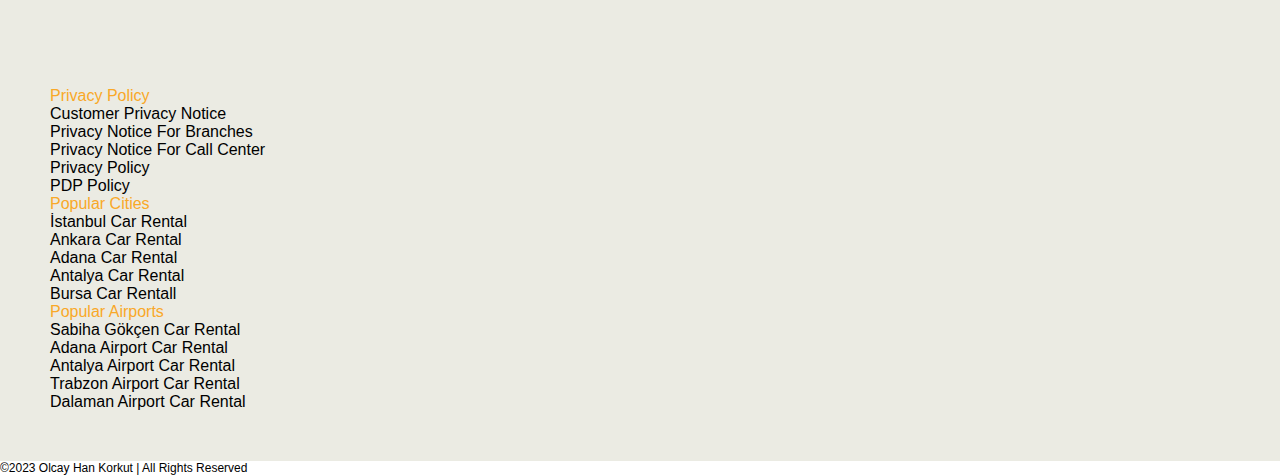
==== commit 55af8db3: "add navbar" ====
--- a/index.html
+++ b/index.html
@@ -24,8 +24,20 @@
     <header>
       <a href="/"><img src="./assets/car-header.png" alt="car-png" /></a>
       <h1>Rent a Car</h1>
-      <a href="/login" class="login">Giriş Yap / Kayıt Ol</a>
+      <a href="/pages/login.html" class="login">Giriş Yap / Kayıt Ol</a>
     </header>
+
+    <!-- Navbar -->
+    <nav>
+      <div class="nav-main">
+        <ul>
+          <li><a>Home</a></li>
+          <li><a>About us</a></li>
+          <li><a>Services</a></li>
+          <li><a>Contact us</a></li>
+        </ul>
+      </div>
+    </nav>
 
     <!-- Main -->
     <main>
@@ -69,11 +81,8 @@
             <button class="btn btn-success w-100" id="search">Ara</button>
           </div>
 
-
           <div class="all-cars"></div>
         </div>
-
-        
       </section>
       <!-- About Section -->
       <section id="about">
@@ -132,9 +141,9 @@
         </div>
       </section>
       <!-- Contact Section -->
-      <section id="">
+      <section id="details">
         <div class="container row mx-auto">
-          <div class="col-lg-4 text-center">
+          <div class="col-lg-4 text-center mt-4">
             <p class="fs-4" style="color: #f9a828">Privacy Policy</p>
             <p>Customer Privacy Notice</p>
             <p>Privacy Notice For Branches</p>
@@ -142,7 +151,7 @@
             <p>Privacy Policy</p>
             <p>PDP Policy</p>
           </div>
-          <div class="col-lg-4 text-center">
+          <div class="col-lg-4 text-center mt-4">
             <p class="fs-4" style="color: #f9a828">Popular Cities</p>
             <p>İstanbul Car Rental</p>
             <p>Ankara Car Rental</p>
@@ -150,7 +159,7 @@
             <p>Antalya Car Rental</p>
             <p>Bursa Car Rentall</p>
           </div>
-          <div class="col-lg-4 text-center">
+          <div class="col-lg-4 text-center mt-4">
             <p class="fs-4" style="color: #f9a828">Popular Airports</p>
             <p>Sabiha Gökçen Car Rental</p>
             <p>Adana Airport Car Rental</p>
--- a/style.css
+++ b/style.css
@@ -7,7 +7,6 @@
   font-family: "Trebuchet MS", "Lucida Sans Unicode", "Lucida Grande",
     "Lucida Sans", Arial, sans-serif;
 }
-
 header {
   display: flex;
   background-color: #ebebe3;
@@ -41,35 +40,44 @@
 }
 
 nav {
-  background-color: #b7b7b7;
+  display: flex;
+  background-color: #f9a828;
+  width: 100%;
+  justify-content: center;
+}
+
+.nav-main {
+  width: 50%;
+  padding: 0;
+  margin: 0;
 }
 
 nav ul {
   display: flex;
   flex-direction: row;
   justify-content: center;
+  list-style-type: none;
+  margin: 0;
   padding: 0;
-  margin: 0;
 }
 
 nav ul li {
-  margin: 10px;
-  list-style-type: none;
+  padding: 30px 0;
+  color: #fff;
   font-size: 18px;
+  letter-spacing: 1px;
   font-weight: 600;
+  text-align: center;
+  width: 100%;
 }
-
 nav ul li a {
-  color: #fff;
-  text-decoration: none;
-}
-nav ul li a:hover {
-  color: #fff;
-  opacity: 0.5;
+  cursor: pointer;
+  width: 100%;
 }
 
 main section {
   padding: 50px;
+  background-color: #ebebe3;
 }
 
 main .home-section {
@@ -127,6 +135,20 @@
   margin: 30px auto;
 }
 
+.login-main {
+  position: absolute;
+  display: flex;
+  flex-direction: column;
+  justify-content: center;
+  width: 400px;
+  height: 400px;
+  top: 50%;
+  left: 50%;
+  transform: translate(-50%, -50%);
+  background-color: #f9a828;
+  border-radius: 30px;
+}
+
 footer p {
   font-size: 12px;
   margin: 0;
@@ -138,4 +160,9 @@
     margin: 0 auto;
     align-items: center;
   }
+
+  nav ul{
+    flex-direction: column;
+  }
+
 }
